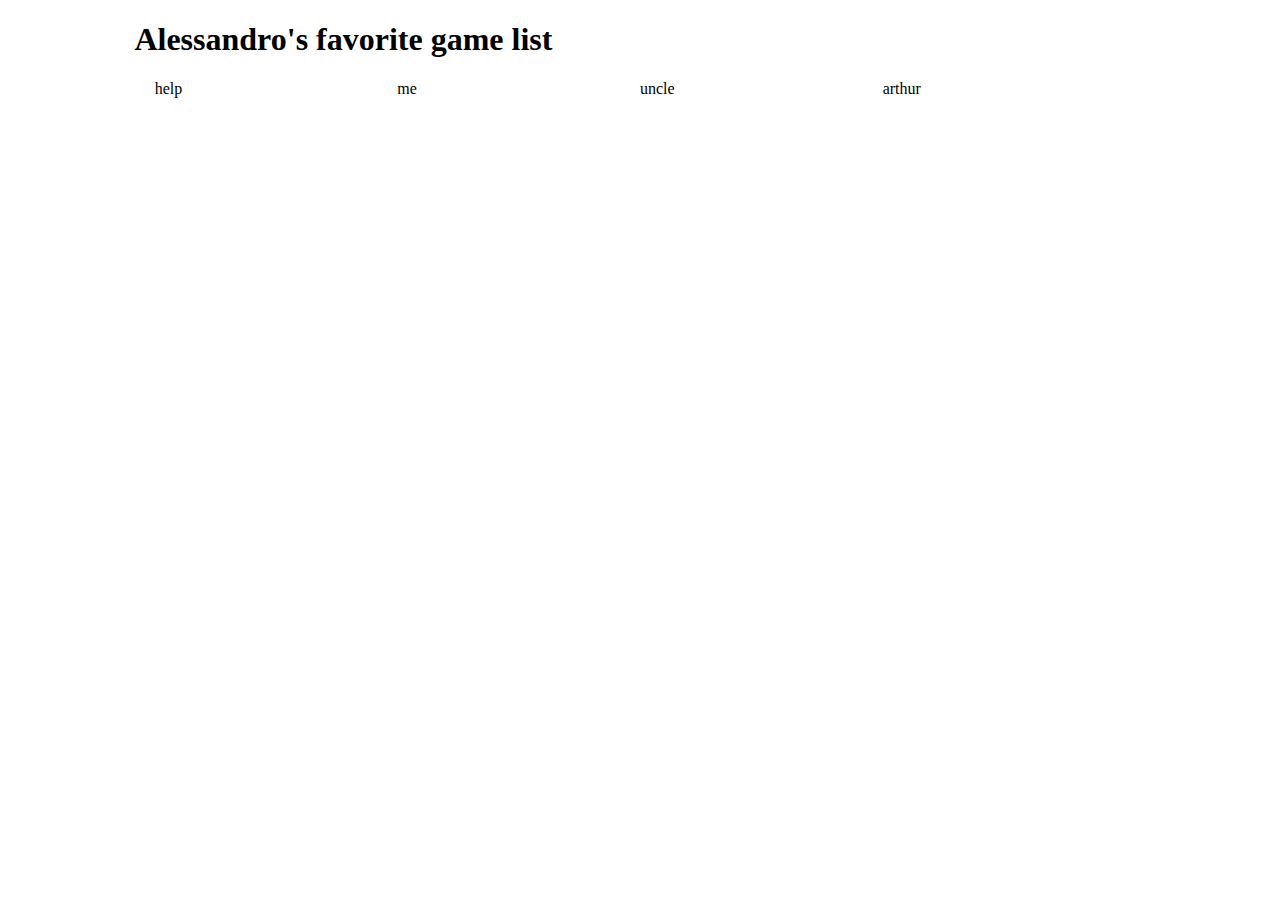
==== collection-project/index.html @ 7966bc63 "Add css to header and articles" ====
<!DOCTYPE html>
<html lang="en">
<head>
    <meta charset="UTF-8">
    <meta name="viewport" content="width=device-width, initial-scale=1.0">
    <title>Collection-project</title>
    <link rel="stylesheet" href="styles/style.css">
    <script defer src="script/script.js"></script>
</head>
<body>
    <header>
        <h1>Alessandro's favorite game list</h1>
    </header>
    <main>
        <article> help</article>
        <article>me</article>
        <article>uncle</article>
        <article>arthur</article>
    </main>
</body>
</html>
---- collection-project/styles/style.css ----
body header{width:80%;margin:auto}body main{width:80%;margin:auto;display:flex;flex-wrap:wrap;justify-content:center}body main article{width:24%}/*# sourceMappingURL=style.css.map */
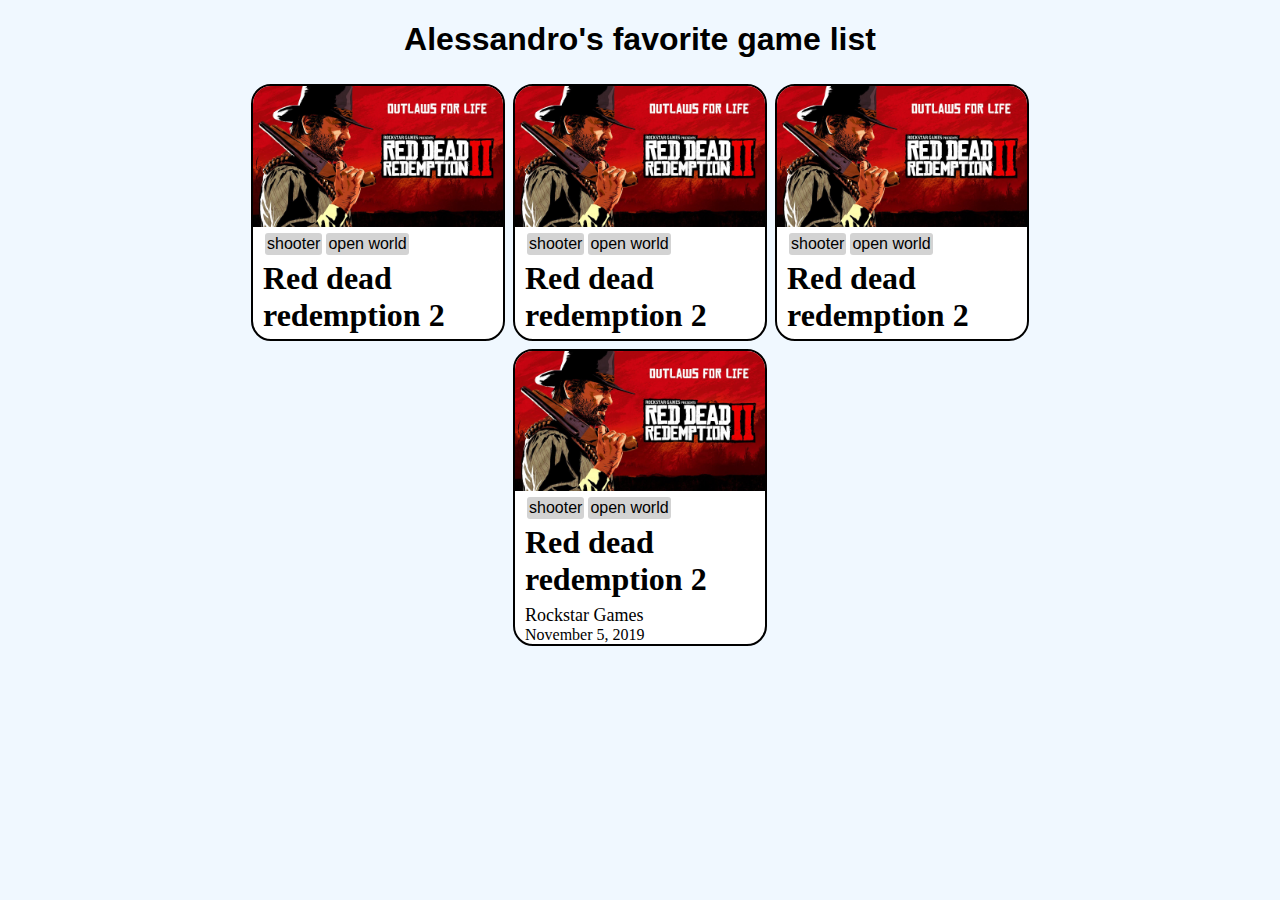
==== commit d3abaa14: "work on css for the article" ====
--- a/collection-project/index.html
+++ b/collection-project/index.html
@@ -12,10 +12,40 @@
         <h1>Alessandro's favorite game list</h1>
     </header>
     <main>
-        <article> help</article>
-        <article>me</article>
-        <article>uncle</article>
-        <article>arthur</article>
+        <article>
+            <img src="./images/maxresdefault.jpg" alt="red dead redemption 2">
+            <ul>
+                <li>shooter</li>
+                <li>open world</li>
+            </ul>
+            <h3>Red dead redemption 2</h3>
+        </article>
+        <article>
+            <img src="./images/maxresdefault.jpg" alt="red dead redemption 2">
+            <ul>
+                <li>shooter</li>
+                <li>open world</li>
+            </ul>
+            <h3>Red dead redemption 2</h3>
+        </article>
+        <article>
+            <img src="./images/maxresdefault.jpg" alt="red dead redemption 2">
+            <ul>
+                <li>shooter</li>
+                <li>open world</li>
+            </ul>
+            <h3>Red dead redemption 2</h3>
+        </article>
+        <article>
+            <img src="./images/maxresdefault.jpg" alt="red dead redemption 2">
+            <ul>
+                <li>shooter</li>
+                <li>open world</li>
+            </ul>
+            <h3>Red dead redemption 2</h3>
+            <sub>Rockstar Games</sub>
+            <p>November 5, 2019</p>
+        </article>
     </main>
 </body>
 </html>--- a/collection-project/styles/style.css
+++ b/collection-project/styles/style.css
@@ -1 +1 @@
-body header{width:80%;margin:auto}body main{width:80%;margin:auto;display:flex;flex-wrap:wrap;justify-content:center}body main article{width:24%}/*# sourceMappingURL=style.css.map */+body{background-color:#f0f8ff;max-width:1200px;width:80%;margin:auto}body header h1{text-align:center;font-family:"Segoe UI",Tahoma,Geneva,Verdana,sans-serif}body main{display:flex;flex-wrap:wrap;justify-content:center}body main article{background-color:#fff;height:auto;border-color:#000;border-width:2px;border-style:solid;width:24%;min-width:250px;border-radius:20px;margin:4px}body main article img{width:100%;border-radius:18px 18px 0 0}body main article ul{padding:0;margin:2px 10px;display:flex}body main article ul li{font-family:Verdana,Geneva,Tahoma,sans-serif;font-size:16px;padding:2px 2px;margin:0 2px;background-color:#d3d3d3;list-style-type:none;border-radius:3px}body main article h3{margin:5px 0 5px 10px;font-size:32px}body main article sub{font-size:18px;margin:0 10px}body main article p{margin:0 10px;font-family:Georgia,"Times New Roman",Times,serif}@media screen and (max-width: 768px){body{width:100%}}/*# sourceMappingURL=style.css.map */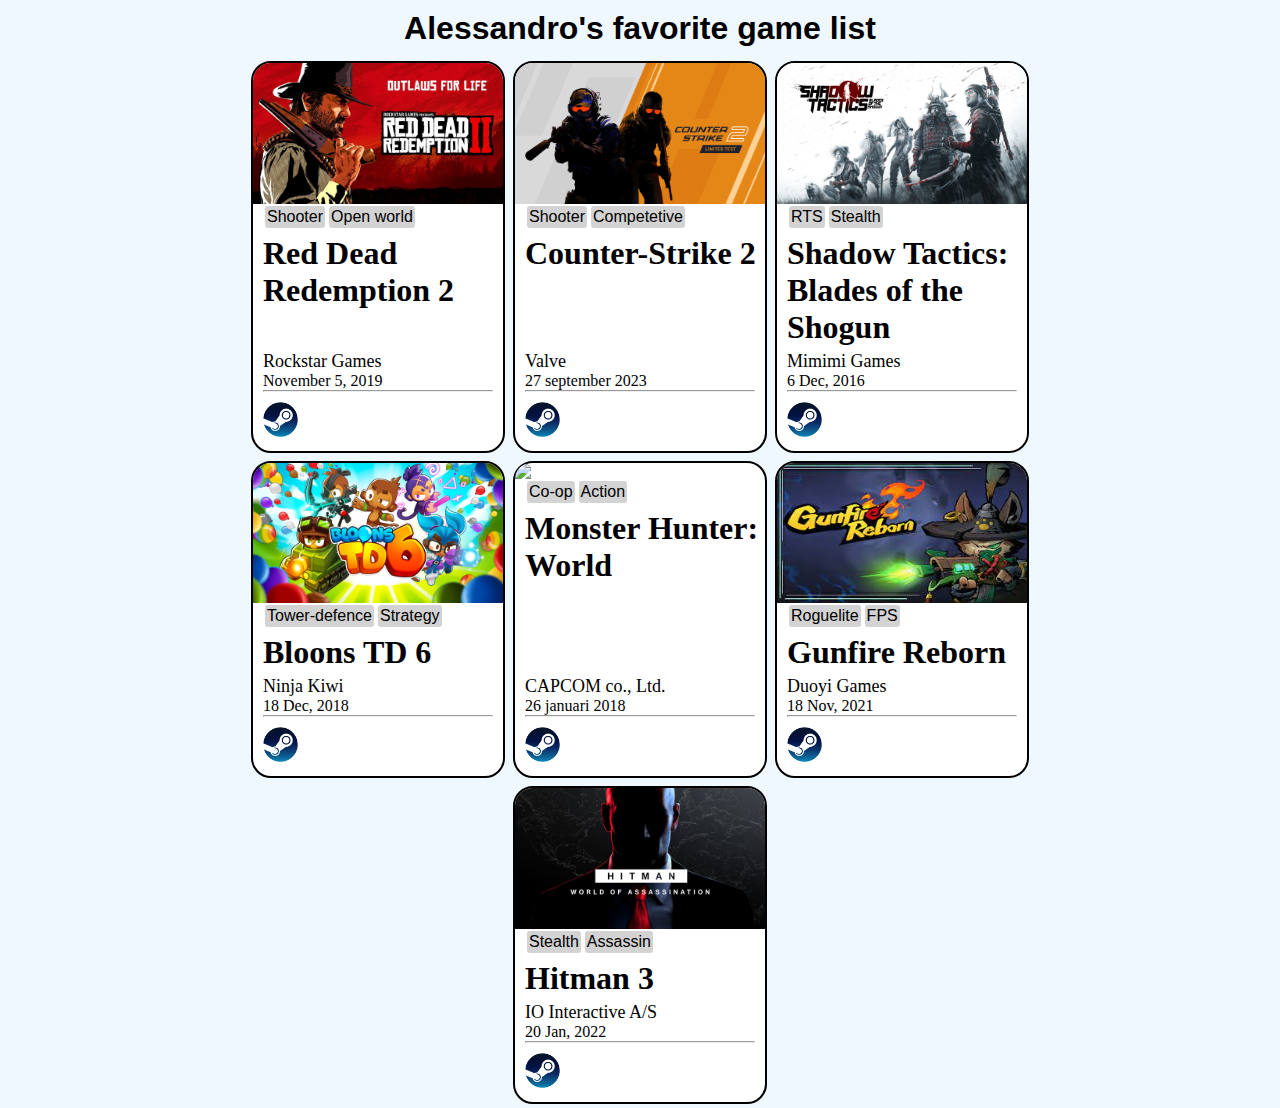
==== commit bd29f4be: "Add articles trough js and revamp css" ====
--- a/collection-project/index.html
+++ b/collection-project/index.html
@@ -12,40 +12,7 @@
         <h1>Alessandro's favorite game list</h1>
     </header>
     <main>
-        <article>
-            <img src="./images/maxresdefault.jpg" alt="red dead redemption 2">
-            <ul>
-                <li>shooter</li>
-                <li>open world</li>
-            </ul>
-            <h3>Red dead redemption 2</h3>
-        </article>
-        <article>
-            <img src="./images/maxresdefault.jpg" alt="red dead redemption 2">
-            <ul>
-                <li>shooter</li>
-                <li>open world</li>
-            </ul>
-            <h3>Red dead redemption 2</h3>
-        </article>
-        <article>
-            <img src="./images/maxresdefault.jpg" alt="red dead redemption 2">
-            <ul>
-                <li>shooter</li>
-                <li>open world</li>
-            </ul>
-            <h3>Red dead redemption 2</h3>
-        </article>
-        <article>
-            <img src="./images/maxresdefault.jpg" alt="red dead redemption 2">
-            <ul>
-                <li>shooter</li>
-                <li>open world</li>
-            </ul>
-            <h3>Red dead redemption 2</h3>
-            <sub>Rockstar Games</sub>
-            <p>November 5, 2019</p>
-        </article>
+
     </main>
 </body>
 </html>--- a/collection-project/styles/style.css
+++ b/collection-project/styles/style.css
@@ -1 +1 @@
-body{background-color:#f0f8ff;max-width:1200px;width:80%;margin:auto}body header h1{text-align:center;font-family:"Segoe UI",Tahoma,Geneva,Verdana,sans-serif}body main{display:flex;flex-wrap:wrap;justify-content:center}body main article{background-color:#fff;height:auto;border-color:#000;border-width:2px;border-style:solid;width:24%;min-width:250px;border-radius:20px;margin:4px}body main article img{width:100%;border-radius:18px 18px 0 0}body main article ul{padding:0;margin:2px 10px;display:flex}body main article ul li{font-family:Verdana,Geneva,Tahoma,sans-serif;font-size:16px;padding:2px 2px;margin:0 2px;background-color:#d3d3d3;list-style-type:none;border-radius:3px}body main article h3{margin:5px 0 5px 10px;font-size:32px}body main article sub{font-size:18px;margin:0 10px}body main article p{margin:0 10px;font-family:Georgia,"Times New Roman",Times,serif}@media screen and (max-width: 768px){body{width:100%}}/*# sourceMappingURL=style.css.map */+body{background-color:#f0f8ff;max-width:1200px;width:80%;margin:auto}body header h1{margin:10px;text-align:center;font-family:"Segoe UI",Tahoma,Geneva,Verdana,sans-serif}body main{display:flex;flex-wrap:wrap;justify-content:center}body main article{display:flex;flex-direction:column;background-color:#fff;height:auto;border-color:#000;border-width:2px;border-style:solid;width:24%;min-width:250px;border-radius:20px;margin:4px}body main article img{width:100%;border-radius:18px 18px 0 0}body main article ul{padding:0;margin:2px 10px;display:flex}body main article ul li{font-family:Verdana,Geneva,Tahoma,sans-serif;font-size:16px;padding:2px 2px;margin:0 2px;background-color:#d3d3d3;list-style-type:none;border-radius:3px}body main article h3{margin:5px 0 5px 10px;font-size:32px}body main article sub{font-size:18px;margin:auto 10px 0px 10px}body main article p{margin:0 10px;font-family:Georgia,"Times New Roman",Times,serif}body main article hr{margin:0 10px}body main article a{margin:10px}body main article a img{width:35px}@media screen and (max-width: 768px){body{width:100%}}/*# sourceMappingURL=style.css.map */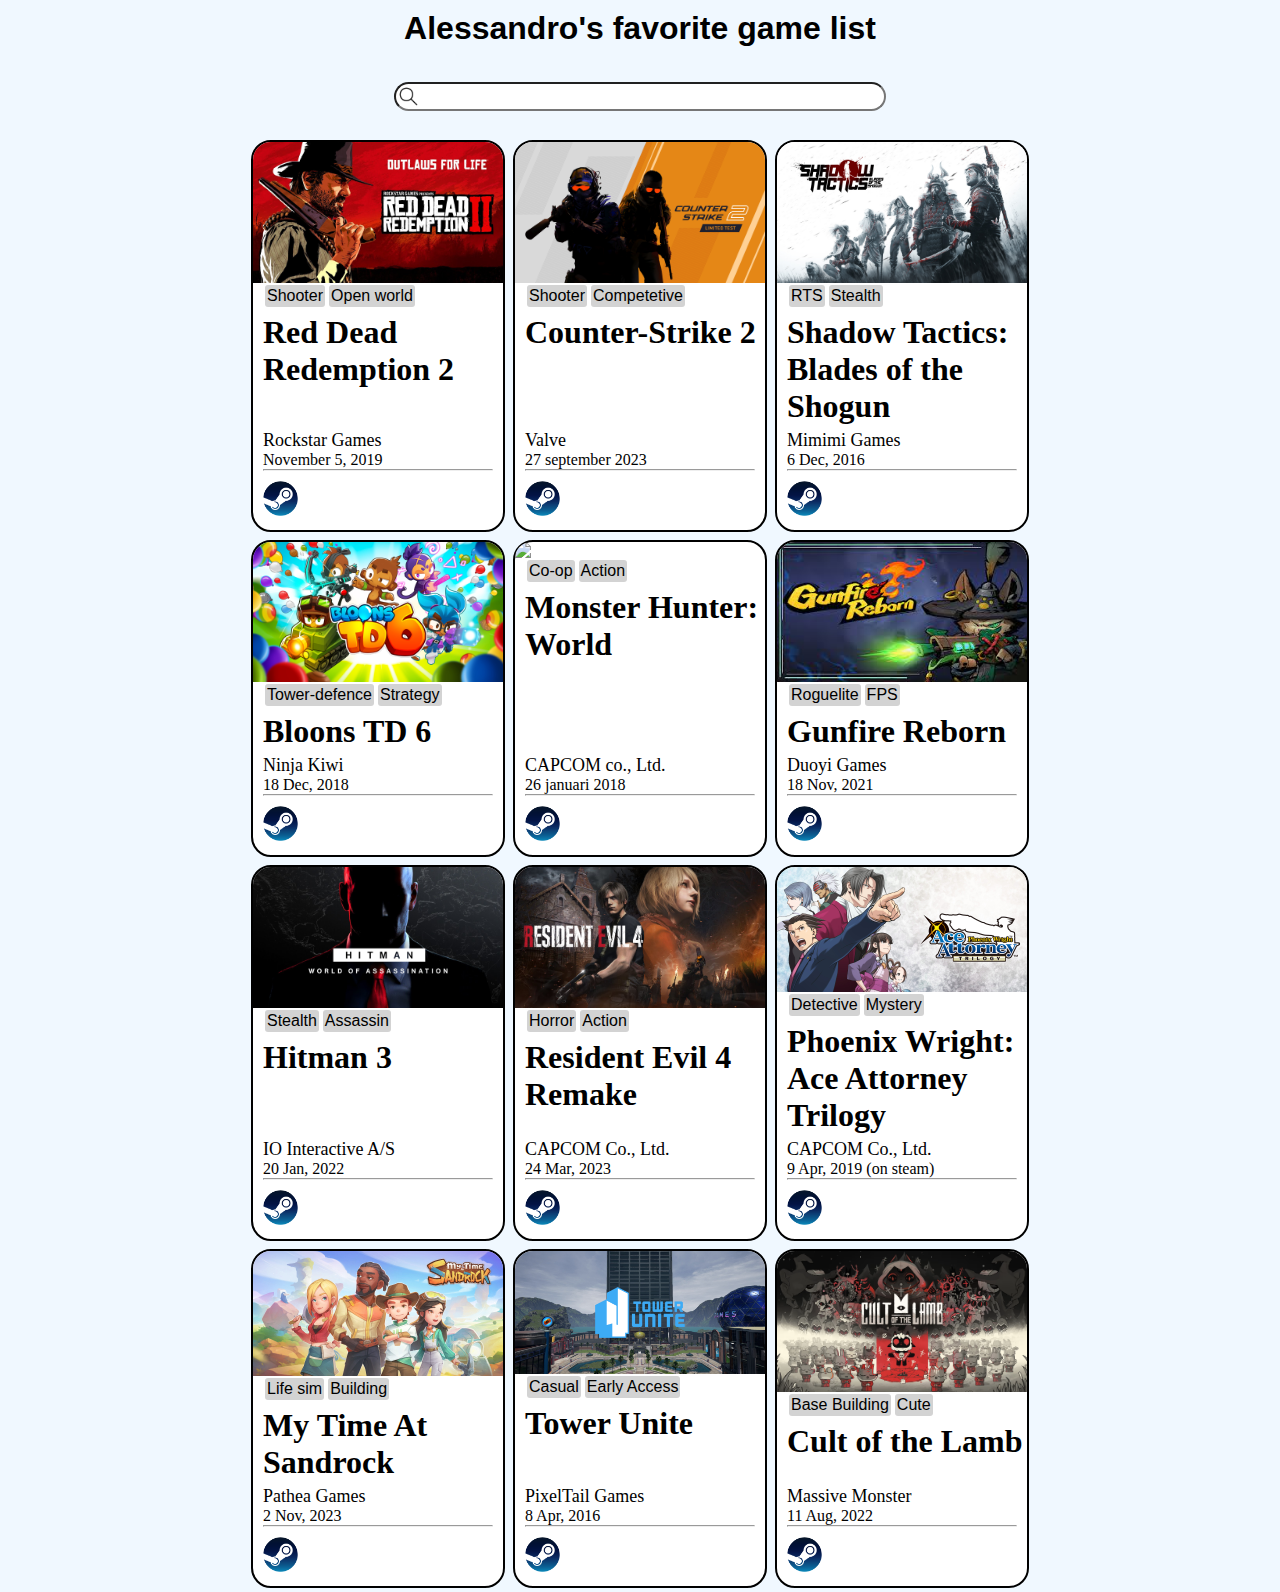
==== commit b8b29461: "finished project 1" ====
--- a/collection-project/index.html
+++ b/collection-project/index.html
@@ -10,9 +10,10 @@
 <body>
     <header>
         <h1>Alessandro's favorite game list</h1>
+        <input type="text">
     </header>
     <main>
-
+        
     </main>
 </body>
 </html>--- a/collection-project/styles/style.css
+++ b/collection-project/styles/style.css
@@ -1 +1 @@
-body{background-color:#f0f8ff;max-width:1200px;width:80%;margin:auto}body header h1{margin:10px;text-align:center;font-family:"Segoe UI",Tahoma,Geneva,Verdana,sans-serif}body main{display:flex;flex-wrap:wrap;justify-content:center}body main article{display:flex;flex-direction:column;background-color:#fff;height:auto;border-color:#000;border-width:2px;border-style:solid;width:24%;min-width:250px;border-radius:20px;margin:4px}body main article img{width:100%;border-radius:18px 18px 0 0}body main article ul{padding:0;margin:2px 10px;display:flex}body main article ul li{font-family:Verdana,Geneva,Tahoma,sans-serif;font-size:16px;padding:2px 2px;margin:0 2px;background-color:#d3d3d3;list-style-type:none;border-radius:3px}body main article h3{margin:5px 0 5px 10px;font-size:32px}body main article sub{font-size:18px;margin:auto 10px 0px 10px}body main article p{margin:0 10px;font-family:Georgia,"Times New Roman",Times,serif}body main article hr{margin:0 10px}body main article a{margin:10px}body main article a img{width:35px}@media screen and (max-width: 768px){body{width:100%}}/*# sourceMappingURL=style.css.map */+body{background-color:#f0f8ff;max-width:1200px;width:80%;margin:auto;display:flex;flex-direction:column;align-items:center}body header h1{margin:10px;text-align:center;font-family:"Segoe UI",Tahoma,Geneva,Verdana,sans-serif}body header input{background-image:url(../images/search.png);background-repeat:no-repeat;background-position:left;background-size:contain;box-sizing:border-box;border-radius:20px;width:100%;margin:25px 0;padding:5px 5px 5px 27px}body main{display:flex;flex-wrap:wrap;justify-content:center}body main article{display:flex;flex-direction:column;background-color:#fff;height:auto;border-color:#000;border-width:2px;border-style:solid;width:24%;min-width:250px;border-radius:20px;margin:4px}body main article img{width:100%;border-radius:18px 18px 0 0}body main article ul{padding:0;margin:2px 10px;display:flex}body main article ul li{font-family:Verdana,Geneva,Tahoma,sans-serif;font-size:16px;padding:2px 2px;margin:0 2px;background-color:#d3d3d3;list-style-type:none;border-radius:3px}body main article h3{margin:5px 0 5px 10px;font-size:32px}body main article sub{font-size:18px;margin:auto 10px 0px 10px}body main article p{margin:0 10px;font-family:Georgia,"Times New Roman",Times,serif}body main article hr{margin:0 10px}body main article a{margin:10px}body main article a img{width:35px}@media screen and (max-width: 768px){body{width:100%}body input{width:80%;margin:auto}}/*# sourceMappingURL=style.css.map */